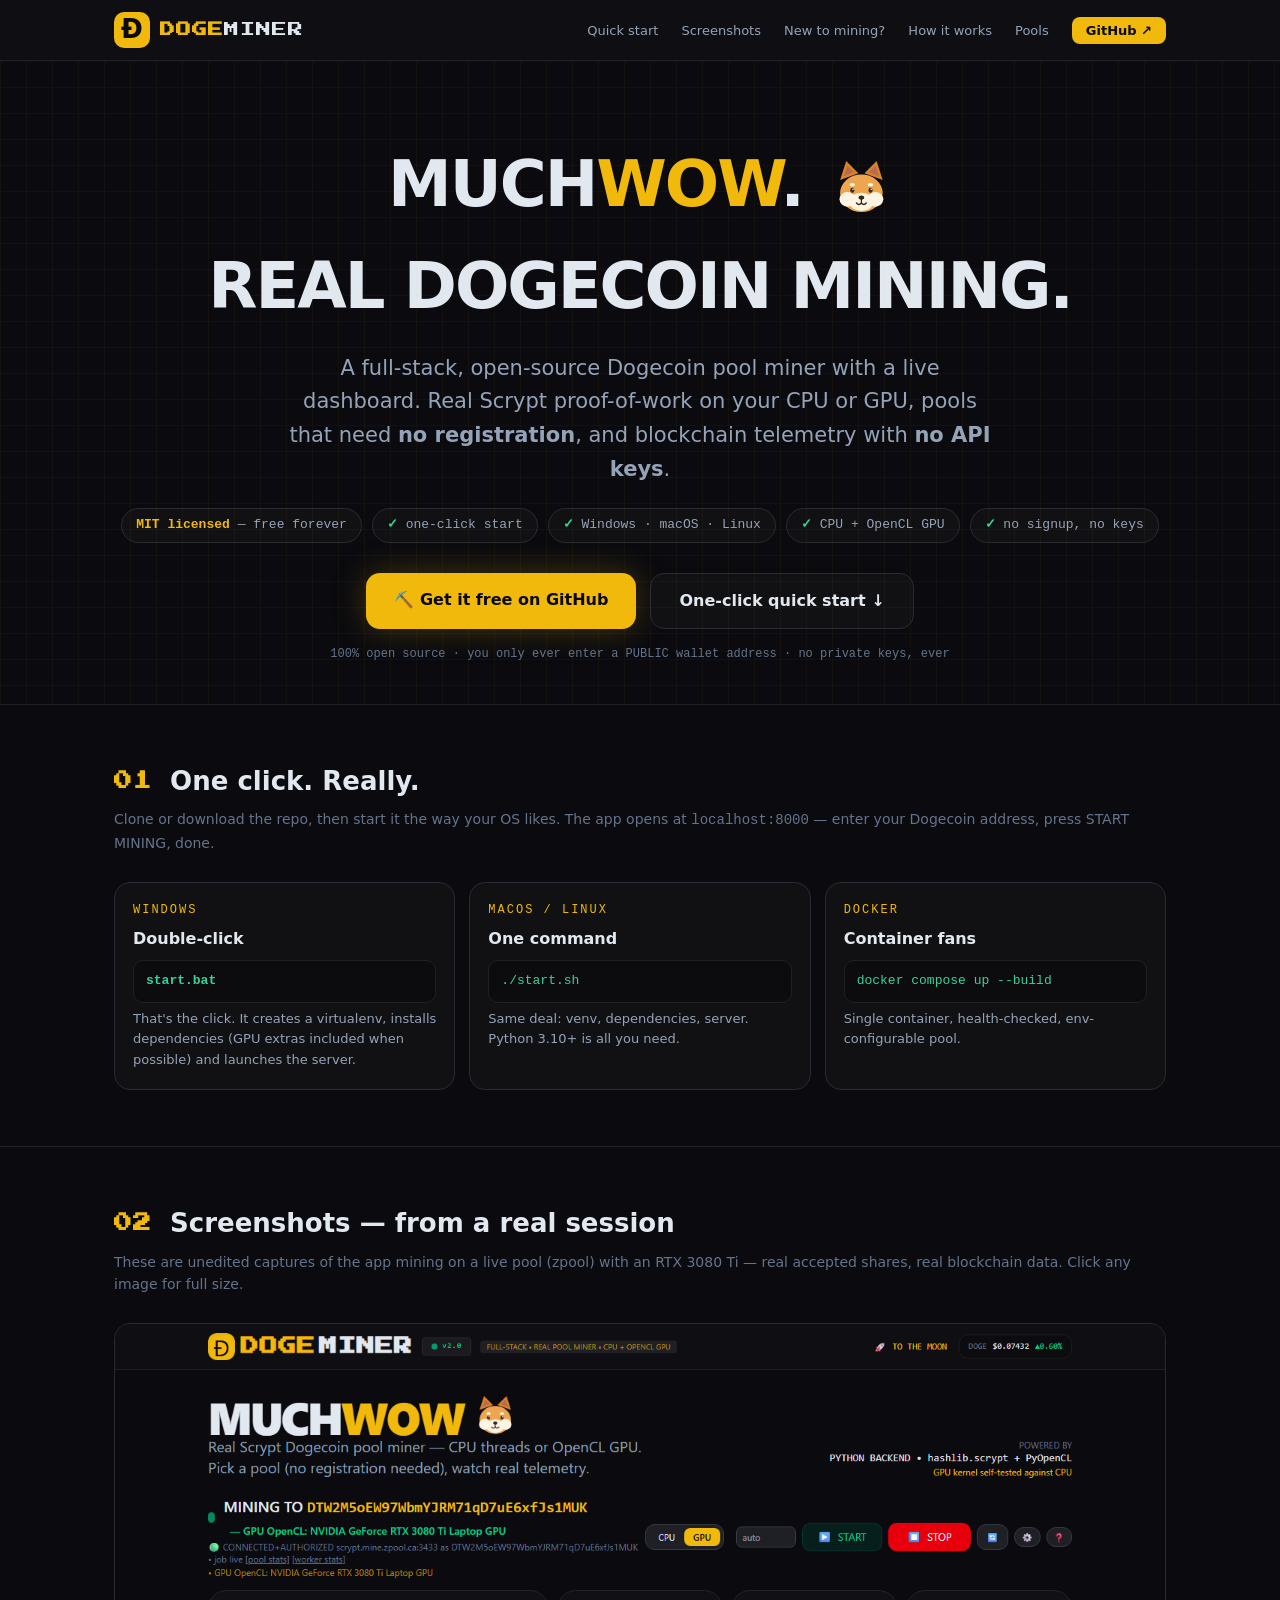
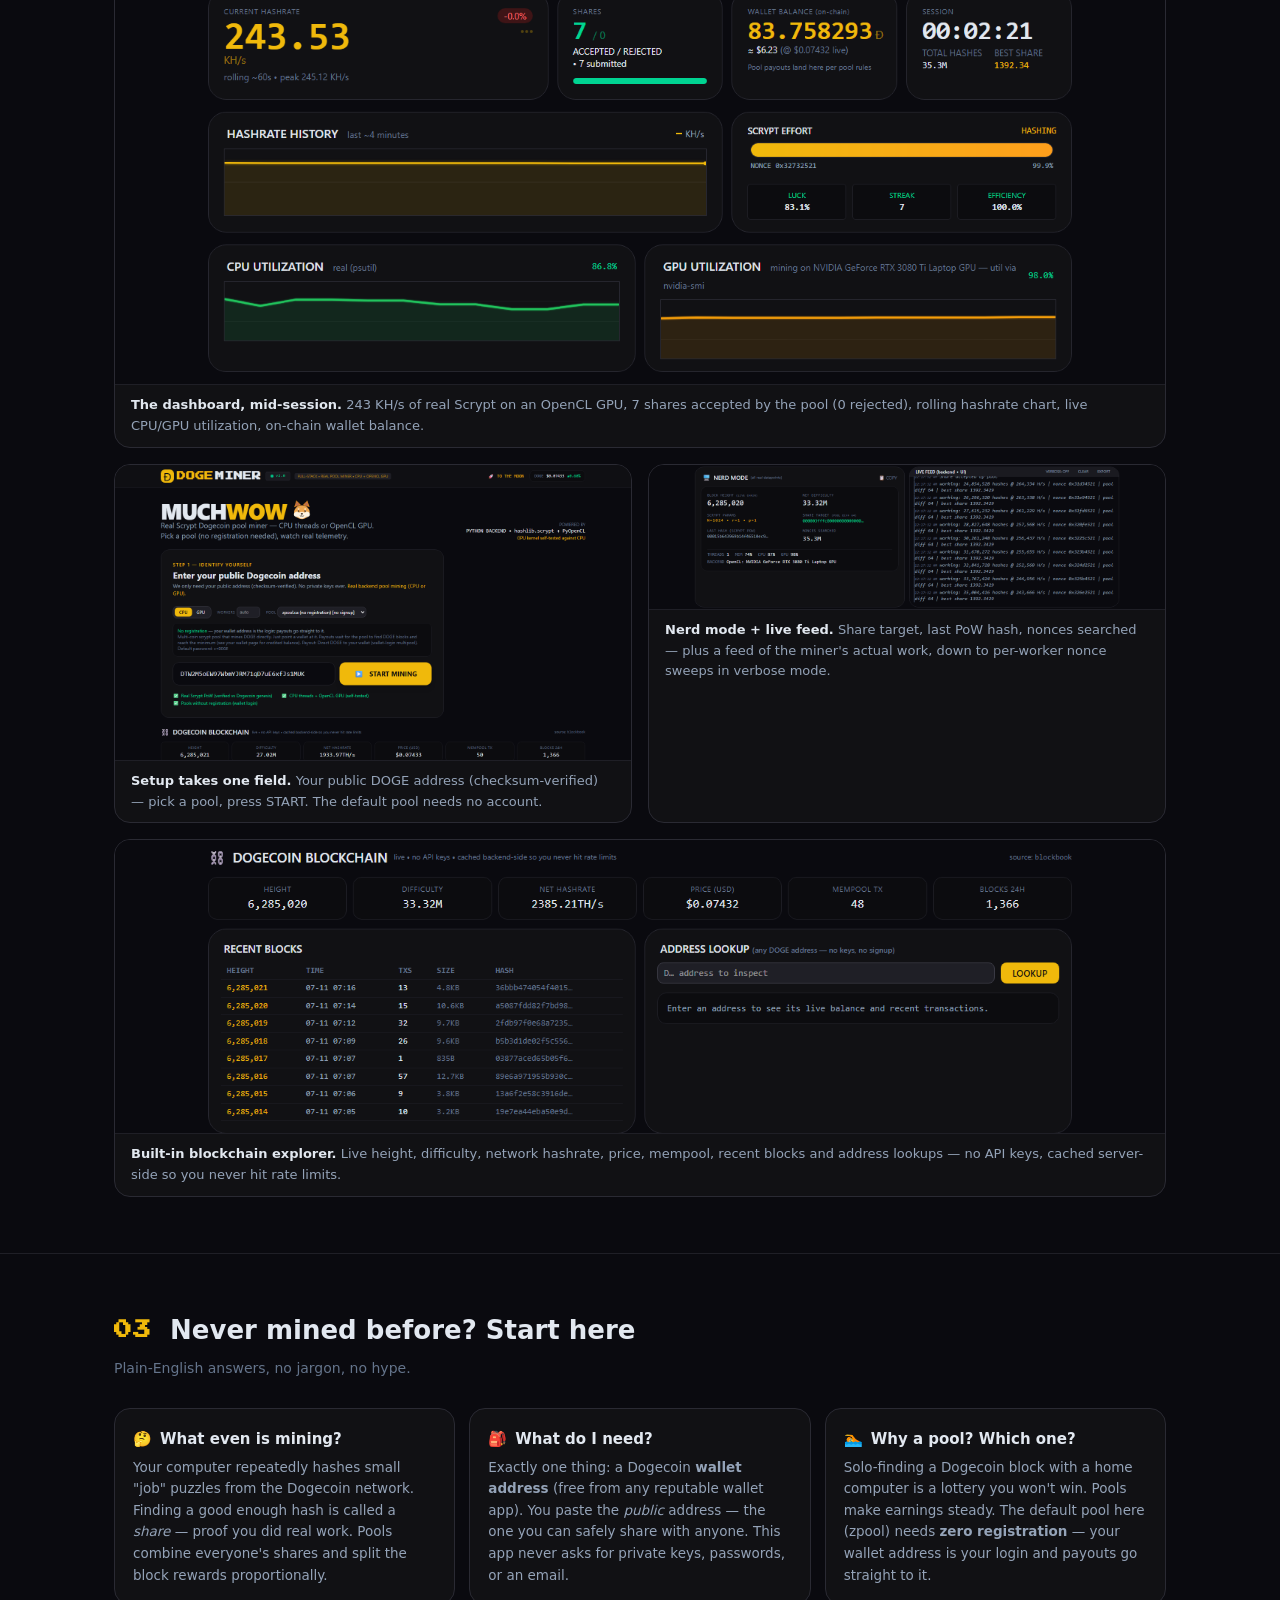
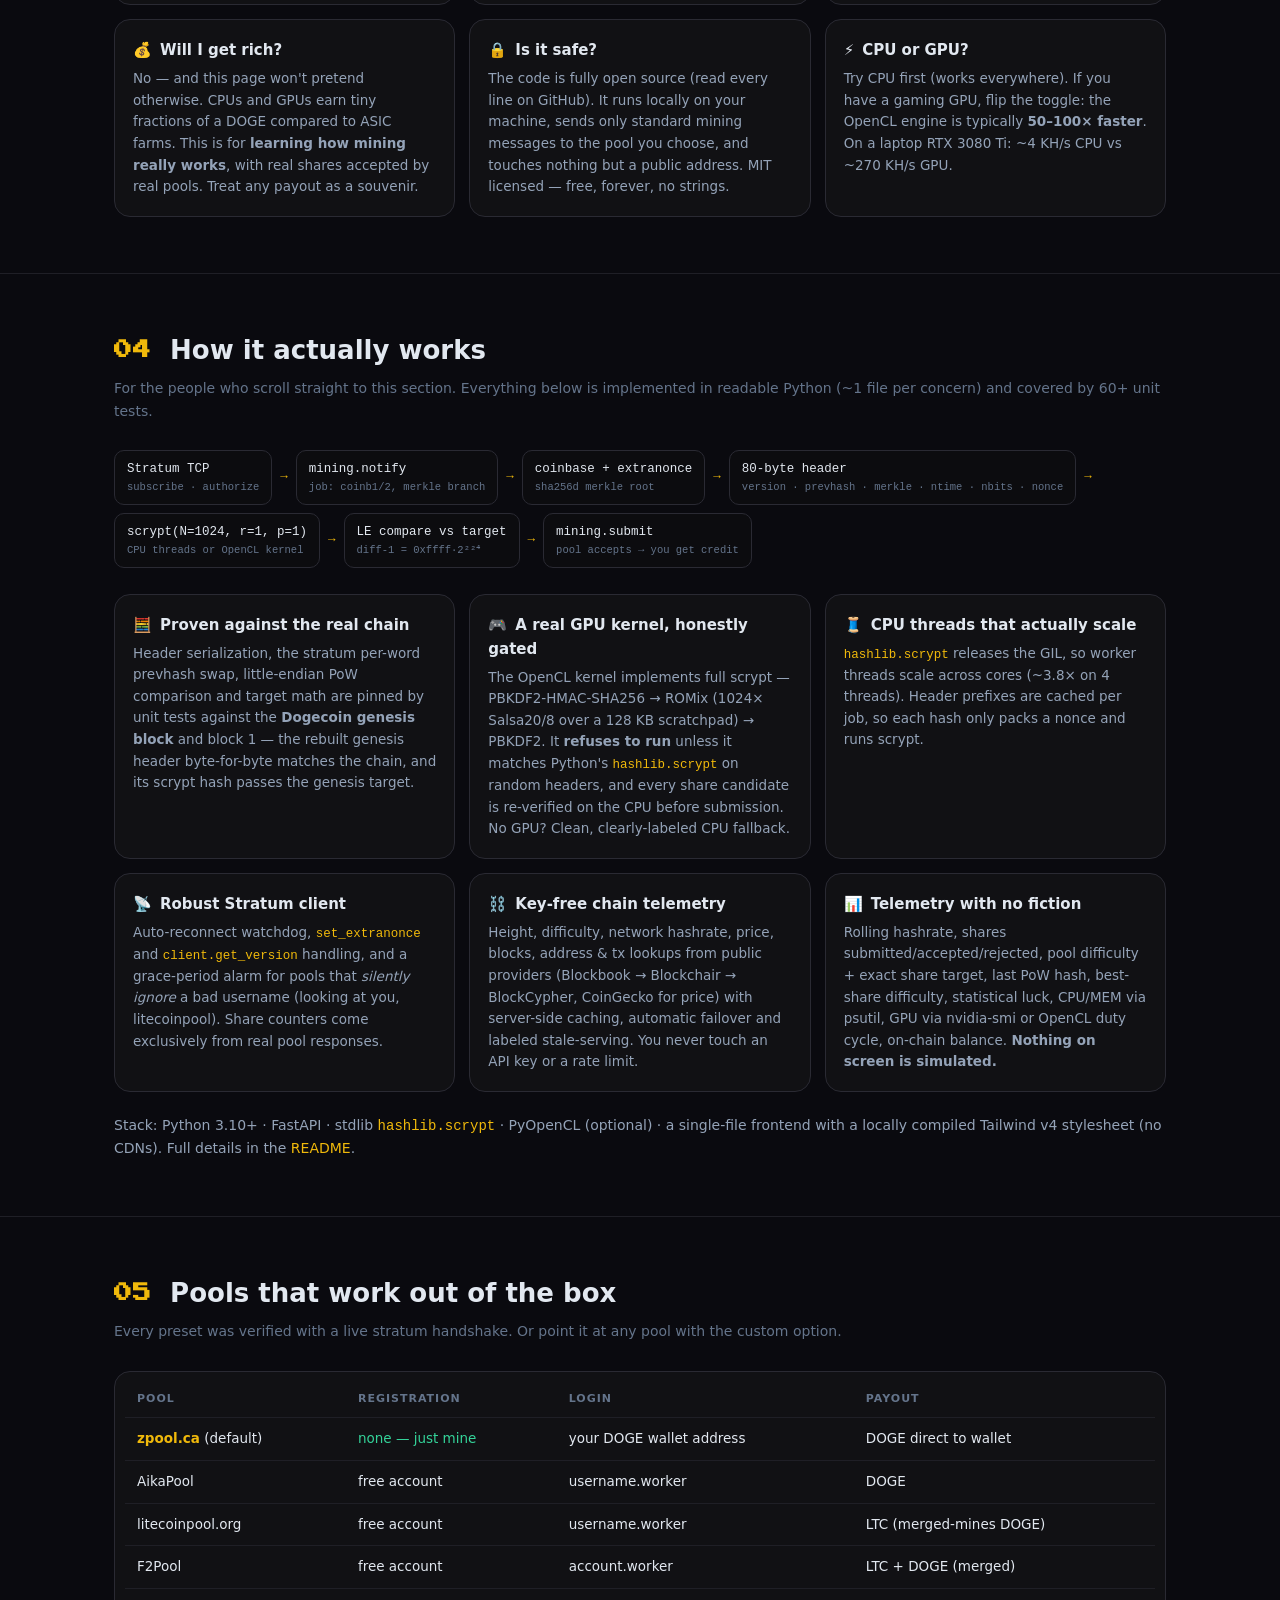
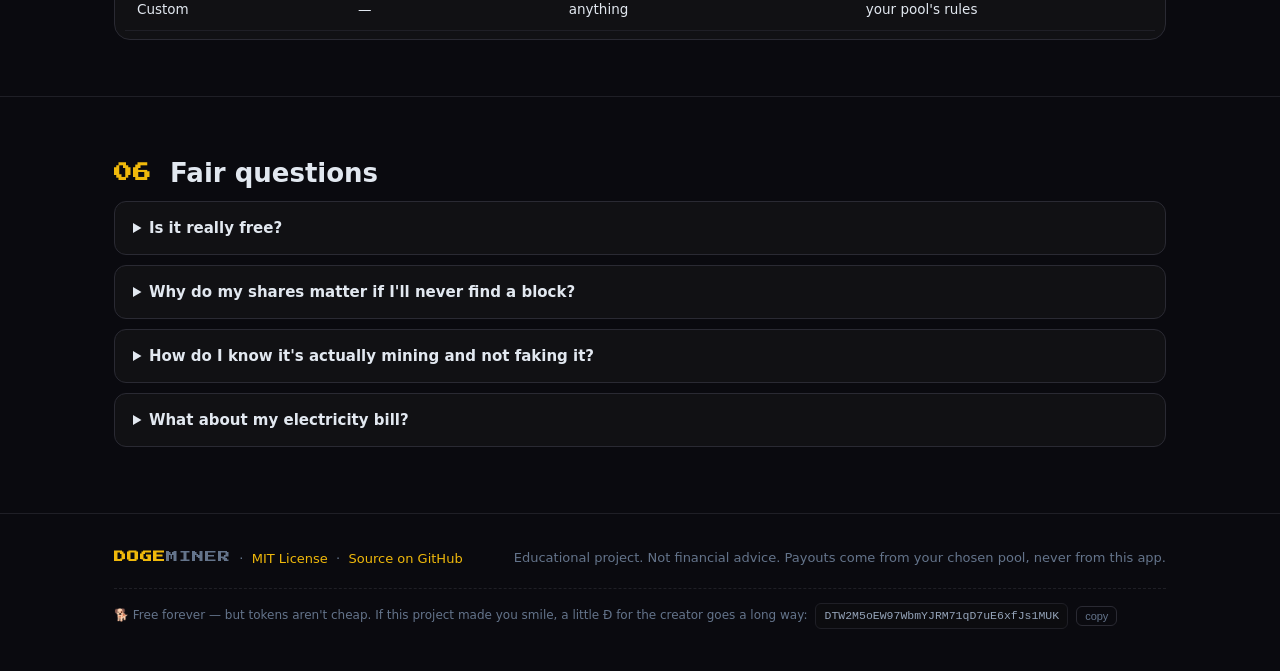
==== index.html @ 04626857 "gh-pages: project site with real screenshots, tech deep-dive, newbie guide Single self-contained pag" ====
<!DOCTYPE html>
<html lang="en">
<head>
<meta charset="UTF-8">
<meta name="viewport" content="width=device-width, initial-scale=1.0">
<title>DOGE MINER — free, open-source Dogecoin pool miner (CPU + GPU)</title>
<meta name="description" content="A free (MIT) full-stack Dogecoin pool miner: real Scrypt on CPU threads or OpenCL GPU, no-registration pools, live blockchain telemetry, one-click start on Windows, macOS and Linux.">
<link rel="icon" href="data:image/svg+xml,%3Csvg xmlns='http://www.w3.org/2000/svg' viewBox='0 0 100 100'%3E%3Ccircle cx='50' cy='55' r='40' fill='%23f0b90b'/%3E%3Ctext x='50' y='72' font-size='52' text-anchor='middle' fill='%230a0a0f' font-family='monospace' font-weight='bold'%3E%C3%90%3C/text%3E%3C/svg%3E">
<style>
  @import url('https://fonts.googleapis.com/css2?family=Press+Start+2P&display=swap');
  :root {
    --bg: #0a0a0f; --panel: #111114; --panel2: #0c0c0f; --line: #2a2a33; --line2: #1f1f26;
    --gold: #f0b90b; --orange: #ff9f1c; --text: #e2e8f0; --muted: #94a3b8; --dim: #64748b;
    --green: #34d399; --mono: ui-monospace, SFMono-Regular, Menlo, Consolas, monospace;
  }
  * { margin: 0; padding: 0; box-sizing: border-box; }
  html { scroll-behavior: smooth; }
  body { background: var(--bg); color: var(--text); font-family: system-ui, -apple-system, "Segoe UI", sans-serif; line-height: 1.6; }
  .retro { font-family: "Press Start 2P", var(--mono); letter-spacing: 1px; }
  a { color: var(--gold); text-decoration: none; }
  a:hover { text-decoration: underline; }
  .wrap { max-width: 1100px; margin: 0 auto; padding: 0 24px; }

  /* top bar */
  .topbar { border-bottom: 1px solid var(--line2); background: #0f0f13; position: sticky; top: 0; z-index: 50; }
  .topbar .wrap { display: flex; align-items: center; justify-content: space-between; padding: 12px 24px; gap: 12px; flex-wrap: wrap; }
  .brand { display: flex; align-items: center; gap: 10px; }
  .brand .d { width: 36px; height: 36px; background: var(--gold); border-radius: 10px; display: flex; align-items: center; justify-content: center; color: var(--bg); font-size: 26px; font-weight: 800; }
  .brand .retro { font-size: 15px; }
  .brand .retro b { color: var(--gold); }
  nav a { color: var(--muted); font-size: 13px; margin-left: 18px; white-space: nowrap; }
  nav a:hover { color: var(--gold); text-decoration: none; }
  nav a.gh { color: var(--bg); background: var(--gold); padding: 6px 14px; border-radius: 8px; font-weight: 700; }

  /* hero */
  .hero { padding: 72px 0 40px; text-align: center; position: relative; overflow: hidden; }
  .hero::before { content: ""; position: absolute; inset: 0; background:
    linear-gradient(rgba(240,185,11,0.04) 1px, transparent 1px),
    linear-gradient(90deg, rgba(240,185,11,0.04) 1px, transparent 1px);
    background-size: 26px 26px; pointer-events: none; }
  .hero h1 { font-size: clamp(34px, 7vw, 64px); font-weight: 900; letter-spacing: -2px; }
  .hero h1 .gold { color: var(--gold); }
  .hero .shiba { vertical-align: middle; margin-left: 8px; }
  .hero p.tag { color: var(--muted); font-size: clamp(16px, 2.4vw, 21px); max-width: 720px; margin: 14px auto 0; }
  .badges { display: flex; gap: 10px; justify-content: center; flex-wrap: wrap; margin-top: 22px; }
  .badge { border: 1px solid var(--line); background: var(--panel); border-radius: 999px; padding: 6px 14px; font-size: 13px; color: var(--muted); font-family: var(--mono); }
  .badge b { color: var(--green); }
  .badge.mit b { color: var(--gold); }
  .cta { display: flex; gap: 14px; justify-content: center; flex-wrap: wrap; margin-top: 30px; }
  .btn { display: inline-block; padding: 14px 28px; border-radius: 14px; font-weight: 800; font-size: 16px; }
  .btn.primary { background: var(--gold); color: var(--bg); box-shadow: 0 0 34px rgba(240,185,11,.25); }
  .btn.primary:hover { background: var(--orange); text-decoration: none; }
  .btn.ghost { border: 1px solid var(--line); color: var(--text); background: var(--panel); }
  .btn.ghost:hover { border-color: var(--gold); text-decoration: none; }
  .hero .fine { color: var(--dim); font-size: 12px; margin-top: 16px; font-family: var(--mono); }

  /* sections */
  section { padding: 56px 0; border-top: 1px solid var(--line2); }
  h2 { font-size: 26px; margin-bottom: 6px; }
  h2 .retro { font-size: 18px; color: var(--gold); }
  .sub { color: var(--dim); font-size: 14px; margin-bottom: 28px; }

  /* one-click strip */
  .steps { display: grid; grid-template-columns: repeat(auto-fit, minmax(250px, 1fr)); gap: 14px; }
  .step { background: var(--panel); border: 1px solid var(--line); border-radius: 16px; padding: 18px; }
  .step .n { color: var(--gold); font-family: var(--mono); font-size: 12px; letter-spacing: 2px; }
  .step h3 { font-size: 16px; margin: 6px 0; }
  .step code, .codebox { display: block; background: var(--panel2); border: 1px solid var(--line2); border-radius: 10px; padding: 10px 12px; font-family: var(--mono); font-size: 13px; color: var(--green); margin-top: 8px; overflow-x: auto; white-space: pre; }
  .step p { color: var(--muted); font-size: 13px; margin-top: 6px; }

  /* screenshots */
  .shots { display: grid; grid-template-columns: 1fr 1fr; gap: 16px; }
  .shot { background: var(--panel); border: 1px solid var(--line); border-radius: 16px; overflow: hidden; }
  .shot.wide { grid-column: 1 / -1; }
  .shot img { width: 100%; display: block; }
  .shot figcaption { padding: 10px 16px; font-size: 13px; color: var(--muted); border-top: 1px solid var(--line2); }
  .shot figcaption b { color: var(--text); }
  @media (max-width: 760px) { .shots { grid-template-columns: 1fr; } }

  /* features grid */
  .grid { display: grid; grid-template-columns: repeat(auto-fit, minmax(280px, 1fr)); gap: 14px; }
  .card { background: var(--panel); border: 1px solid var(--line); border-radius: 16px; padding: 18px; }
  .card h3 { font-size: 15px; margin-bottom: 6px; }
  .card h3 .e { margin-right: 8px; }
  .card p { color: var(--muted); font-size: 13.5px; }
  .card code { font-family: var(--mono); color: var(--gold); font-size: 12.5px; }

  /* pipeline */
  .pipe { display: flex; flex-wrap: wrap; gap: 8px; align-items: center; font-family: var(--mono); font-size: 12.5px; margin: 18px 0 26px; }
  .pipe .box { background: var(--panel2); border: 1px solid var(--line); border-radius: 10px; padding: 8px 12px; color: var(--text); }
  .pipe .box small { display: block; color: var(--dim); font-size: 10.5px; }
  .pipe .arr { color: var(--gold); font-weight: 700; }

  /* tables */
  table { width: 100%; border-collapse: collapse; font-size: 13.5px; }
  th, td { text-align: left; padding: 10px 12px; border-bottom: 1px solid var(--line2); }
  th { color: var(--dim); font-size: 11px; text-transform: uppercase; letter-spacing: 1px; }
  td b { color: var(--gold); }
  .tick { color: var(--green); }
  .tablebox { background: var(--panel); border: 1px solid var(--line); border-radius: 16px; padding: 8px 10px; overflow-x: auto; }

  /* faq */
  details { background: var(--panel); border: 1px solid var(--line); border-radius: 12px; padding: 14px 18px; margin-bottom: 10px; }
  summary { cursor: pointer; font-weight: 700; font-size: 15px; }
  details p { color: var(--muted); font-size: 14px; margin-top: 10px; }

  /* footer */
  footer { border-top: 1px solid var(--line2); padding: 34px 0 44px; color: var(--dim); font-size: 13px; }
  footer .row { display: flex; justify-content: space-between; gap: 18px; flex-wrap: wrap; align-items: center; }
  .donate { margin-top: 18px; padding-top: 14px; border-top: 1px dashed var(--line2); font-size: 12px; color: var(--dim); display: flex; align-items: center; gap: 8px; flex-wrap: wrap; }
  .donate code { font-family: var(--mono); background: var(--panel2); border: 1px solid var(--line2); padding: 3px 8px; border-radius: 6px; color: var(--muted); font-size: 11.5px; word-break: break-all; }
  .donate button { background: none; border: 1px solid var(--line); color: var(--dim); border-radius: 6px; padding: 3px 8px; font-size: 11px; cursor: pointer; }
  .donate button:hover { color: var(--gold); border-color: var(--gold); }
</style>
</head>
<body>

<div class="topbar">
  <div class="wrap">
    <div class="brand">
      <div class="d">Ð</div>
      <span class="retro"><b>DOGE</b>MINER</span>
    </div>
    <nav>
      <a href="#start">Quick start</a>
      <a href="#shots">Screenshots</a>
      <a href="#newbies">New to mining?</a>
      <a href="#tech">How it works</a>
      <a href="#pools">Pools</a>
      <a class="gh" href="https://github.com/stevologic/doge-miner">GitHub ↗</a>
    </nav>
  </div>
</div>

<header class="hero">
  <div class="wrap">
    <h1>MUCH<span class="gold">WOW</span>.
      <svg class="shiba" width="0.95em" height="0.95em" viewBox="0 0 100 100" xmlns="http://www.w3.org/2000/svg">
        <polygon points="15,36 25,5 45,25" fill="#d98324"/><polygon points="85,36 75,5 55,25" fill="#d98324"/>
        <polygon points="21,30 27,13 38,23" fill="#b96a55"/><polygon points="79,30 73,13 62,23" fill="#b96a55"/>
        <ellipse cx="50" cy="58" rx="35" ry="31" fill="#eda64f"/>
        <ellipse cx="27" cy="68" rx="13" ry="12" fill="#fdf4e3"/><ellipse cx="73" cy="68" rx="13" ry="12" fill="#fdf4e3"/>
        <ellipse cx="50" cy="72" rx="20" ry="15" fill="#fdf4e3"/>
        <ellipse cx="35" cy="44" rx="4.5" ry="3" fill="#fdf4e3"/><ellipse cx="65" cy="44" rx="4.5" ry="3" fill="#fdf4e3"/>
        <ellipse cx="35" cy="53" rx="3.4" ry="4.4" fill="#3b2b1d"/><ellipse cx="65" cy="53" rx="3.4" ry="4.4" fill="#3b2b1d"/>
        <circle cx="36.2" cy="51.4" r="1.2" fill="#fff"/><circle cx="66.2" cy="51.4" r="1.2" fill="#fff"/>
        <ellipse cx="50" cy="65" rx="4.6" ry="3.4" fill="#33251a"/>
        <path d="M50 68 L50 73" stroke="#33251a" stroke-width="2" stroke-linecap="round"/>
        <path d="M42 74 Q46 79 50 74 Q54 79 58 74" stroke="#33251a" stroke-width="2.4" fill="none" stroke-linecap="round"/>
      </svg>
      <br>REAL DOGECOIN MINING.</h1>
    <p class="tag">A full-stack, open-source Dogecoin pool miner with a live dashboard.
       Real Scrypt proof-of-work on your CPU or GPU, pools that need <b>no registration</b>,
       and blockchain telemetry with <b>no API keys</b>.</p>
    <div class="badges">
      <span class="badge mit"><b>MIT licensed</b> — free forever</span>
      <span class="badge"><b>✓</b> one-click start</span>
      <span class="badge"><b>✓</b> Windows · macOS · Linux</span>
      <span class="badge"><b>✓</b> CPU + OpenCL GPU</span>
      <span class="badge"><b>✓</b> no signup, no keys</span>
    </div>
    <div class="cta">
      <a class="btn primary" href="https://github.com/stevologic/doge-miner">⛏️ Get it free on GitHub</a>
      <a class="btn ghost" href="#start">One-click quick start ↓</a>
    </div>
    <div class="fine">100% open source · you only ever enter a PUBLIC wallet address · no private keys, ever</div>
  </div>
</header>

<section id="start">
  <div class="wrap">
    <h2><span class="retro">01</span> &nbsp;One click. Really.</h2>
    <p class="sub">Clone or download the repo, then start it the way your OS likes. The app opens at <code>localhost:8000</code> — enter your Dogecoin address, press START MINING, done.</p>
    <div class="steps">
      <div class="step">
        <div class="n">WINDOWS</div>
        <h3>Double-click <code>start.bat</code></h3>
        <p>That's the click. It creates a virtualenv, installs dependencies (GPU extras included when possible) and launches the server.</p>
      </div>
      <div class="step">
        <div class="n">MACOS / LINUX</div>
        <h3>One command</h3>
        <code>./start.sh</code>
        <p>Same deal: venv, dependencies, server. Python 3.10+ is all you need.</p>
      </div>
      <div class="step">
        <div class="n">DOCKER</div>
        <h3>Container fans</h3>
        <code>docker compose up --build</code>
        <p>Single container, health-checked, env-configurable pool.</p>
      </div>
    </div>
  </div>
</section>

<section id="shots">
  <div class="wrap">
    <h2><span class="retro">02</span> &nbsp;Screenshots — from a real session</h2>
    <p class="sub">These are unedited captures of the app mining on a live pool (zpool) with an RTX 3080 Ti — real accepted shares, real blockchain data. Click any image for full size.</p>
    <div class="shots">
      <figure class="shot wide">
        <a href="img/dashboard.png"><img src="img/dashboard.png" alt="DOGE MINER dashboard mining live: 243 KH/s on GPU, 7 shares accepted, live charts" loading="lazy"></a>
        <figcaption><b>The dashboard, mid-session.</b> 243 KH/s of real Scrypt on an OpenCL GPU, 7 shares accepted by the pool (0 rejected), rolling hashrate chart, live CPU/GPU utilization, on-chain wallet balance.</figcaption>
      </figure>
      <figure class="shot">
        <a href="img/landing.png"><img src="img/landing.png" alt="Setup screen: enter a Dogecoin address, pick a pool, press START MINING" loading="lazy"></a>
        <figcaption><b>Setup takes one field.</b> Your public DOGE address (checksum-verified) — pick a pool, press START. The default pool needs no account.</figcaption>
      </figure>
      <figure class="shot">
        <a href="img/telemetry.png"><img src="img/telemetry.png" alt="Nerd mode and live feed: share target, last scrypt hash, per-worker sweeps" loading="lazy"></a>
        <figcaption><b>Nerd mode + live feed.</b> Share target, last PoW hash, nonces searched — plus a feed of the miner's actual work, down to per-worker nonce sweeps in verbose mode.</figcaption>
      </figure>
      <figure class="shot wide">
        <a href="img/explorer.png"><img src="img/explorer.png" alt="Built-in Dogecoin blockchain explorer: height, difficulty, network hashrate, recent blocks, address lookup" loading="lazy"></a>
        <figcaption><b>Built-in blockchain explorer.</b> Live height, difficulty, network hashrate, price, mempool, recent blocks and address lookups — no API keys, cached server-side so you never hit rate limits.</figcaption>
      </figure>
    </div>
  </div>
</section>

<section id="newbies">
  <div class="wrap">
    <h2><span class="retro">03</span> &nbsp;Never mined before? Start here</h2>
    <p class="sub">Plain-English answers, no jargon, no hype.</p>
    <div class="grid">
      <div class="card"><h3><span class="e">🤔</span>What even is mining?</h3>
        <p>Your computer repeatedly hashes small "job" puzzles from the Dogecoin network. Finding a good enough hash is called a <i>share</i> — proof you did real work. Pools combine everyone's shares and split the block rewards proportionally.</p></div>
      <div class="card"><h3><span class="e">🎒</span>What do I need?</h3>
        <p>Exactly one thing: a Dogecoin <b>wallet address</b> (free from any reputable wallet app). You paste the <i>public</i> address — the one you can safely share with anyone. This app never asks for private keys, passwords, or an email.</p></div>
      <div class="card"><h3><span class="e">🏊</span>Why a pool? Which one?</h3>
        <p>Solo-finding a Dogecoin block with a home computer is a lottery you won't win. Pools make earnings steady. The default pool here (zpool) needs <b>zero registration</b> — your wallet address is your login and payouts go straight to it.</p></div>
      <div class="card"><h3><span class="e">💰</span>Will I get rich?</h3>
        <p>No — and this page won't pretend otherwise. CPUs and GPUs earn tiny fractions of a DOGE compared to ASIC farms. This is for <b>learning how mining really works</b>, with real shares accepted by real pools. Treat any payout as a souvenir.</p></div>
      <div class="card"><h3><span class="e">🔒</span>Is it safe?</h3>
        <p>The code is fully open source (read every line on GitHub). It runs locally on your machine, sends only standard mining messages to the pool you choose, and touches nothing but a public address. MIT licensed — free, forever, no strings.</p></div>
      <div class="card"><h3><span class="e">⚡</span>CPU or GPU?</h3>
        <p>Try CPU first (works everywhere). If you have a gaming GPU, flip the toggle: the OpenCL engine is typically <b>50–100× faster</b>. On a laptop RTX 3080 Ti: ~4 KH/s CPU vs ~270 KH/s GPU.</p></div>
    </div>
  </div>
</section>

<section id="tech">
  <div class="wrap">
    <h2><span class="retro">04</span> &nbsp;How it actually works</h2>
    <p class="sub">For the people who scroll straight to this section. Everything below is implemented in readable Python (~1 file per concern) and covered by 60+ unit tests.</p>

    <div class="pipe">
      <span class="box">Stratum TCP<small>subscribe · authorize</small></span><span class="arr">→</span>
      <span class="box">mining.notify<small>job: coinb1/2, merkle branch</small></span><span class="arr">→</span>
      <span class="box">coinbase + extranonce<small>sha256d merkle root</small></span><span class="arr">→</span>
      <span class="box">80-byte header<small>version · prevhash · merkle · ntime · nbits · nonce</small></span><span class="arr">→</span>
      <span class="box">scrypt(N=1024, r=1, p=1)<small>CPU threads or OpenCL kernel</small></span><span class="arr">→</span>
      <span class="box">LE compare vs target<small>diff-1 = 0xffff·2²²⁴</small></span><span class="arr">→</span>
      <span class="box">mining.submit<small>pool accepts → you get credit</small></span>
    </div>

    <div class="grid">
      <div class="card"><h3><span class="e">🧮</span>Proven against the real chain</h3>
        <p>Header serialization, the stratum per-word prevhash swap, little-endian PoW comparison and target math are pinned by unit tests against the <b>Dogecoin genesis block</b> and block 1 — the rebuilt genesis header byte-for-byte matches the chain, and its scrypt hash passes the genesis target.</p></div>
      <div class="card"><h3><span class="e">🎮</span>A real GPU kernel, honestly gated</h3>
        <p>The OpenCL kernel implements full scrypt — PBKDF2-HMAC-SHA256 → ROMix (1024× Salsa20/8 over a 128&nbsp;KB scratchpad) → PBKDF2. It <b>refuses to run</b> unless it matches Python's <code>hashlib.scrypt</code> on random headers, and every share candidate is re-verified on the CPU before submission. No GPU? Clean, clearly-labeled CPU fallback.</p></div>
      <div class="card"><h3><span class="e">🧵</span>CPU threads that actually scale</h3>
        <p><code>hashlib.scrypt</code> releases the GIL, so worker threads scale across cores (~3.8× on 4 threads). Header prefixes are cached per job, so each hash only packs a nonce and runs scrypt.</p></div>
      <div class="card"><h3><span class="e">📡</span>Robust Stratum client</h3>
        <p>Auto-reconnect watchdog, <code>set_extranonce</code> and <code>client.get_version</code> handling, and a grace-period alarm for pools that <i>silently ignore</i> a bad username (looking at you, litecoinpool). Share counters come exclusively from real pool responses.</p></div>
      <div class="card"><h3><span class="e">⛓️</span>Key-free chain telemetry</h3>
        <p>Height, difficulty, network hashrate, price, blocks, address & tx lookups from public providers (Blockbook → Blockchair → BlockCypher, CoinGecko for price) with server-side caching, automatic failover and labeled stale-serving. You never touch an API key or a rate limit.</p></div>
      <div class="card"><h3><span class="e">📊</span>Telemetry with no fiction</h3>
        <p>Rolling hashrate, shares submitted/accepted/rejected, pool difficulty + exact share target, last PoW hash, best-share difficulty, statistical luck, CPU/MEM via psutil, GPU via nvidia-smi or OpenCL duty cycle, on-chain balance. <b>Nothing on screen is simulated.</b></p></div>
    </div>

    <p style="margin-top:22px; color:var(--muted); font-size:14px">Stack: Python 3.10+ · FastAPI · stdlib <code style="font-family:var(--mono); color:var(--gold)">hashlib.scrypt</code> · PyOpenCL (optional) · a single-file frontend with a locally compiled Tailwind v4 stylesheet (no CDNs). Full details in the <a href="https://github.com/stevologic/doge-miner#readme">README</a>.</p>
  </div>
</section>

<section id="pools">
  <div class="wrap">
    <h2><span class="retro">05</span> &nbsp;Pools that work out of the box</h2>
    <p class="sub">Every preset was verified with a live stratum handshake. Or point it at any pool with the custom option.</p>
    <div class="tablebox">
      <table>
        <tr><th>Pool</th><th>Registration</th><th>Login</th><th>Payout</th></tr>
        <tr><td><b>zpool.ca</b> (default)</td><td class="tick">none — just mine</td><td>your DOGE wallet address</td><td>DOGE direct to wallet</td></tr>
        <tr><td>AikaPool</td><td>free account</td><td>username.worker</td><td>DOGE</td></tr>
        <tr><td>litecoinpool.org</td><td>free account</td><td>username.worker</td><td>LTC (merged-mines DOGE)</td></tr>
        <tr><td>F2Pool</td><td>free account</td><td>account.worker</td><td>LTC + DOGE (merged)</td></tr>
        <tr><td>Custom</td><td>—</td><td>anything</td><td>your pool's rules</td></tr>
      </table>
    </div>
  </div>
</section>

<section>
  <div class="wrap">
    <h2><span class="retro">06</span> &nbsp;Fair questions</h2>
    <details><summary>Is it really free?</summary>
      <p>Yes. MIT license — use it, fork it, learn from it, ship it in your own project. No trials, no telemetry-to-us, no "pro" tier. The mining pool you choose takes its own small fee (typically 0.5–1%), which goes to the pool, not to this project.</p></details>
    <details><summary>Why do my shares matter if I'll never find a block?</summary>
      <p>Pools pay for <i>shares</i>, not blocks. Every accepted share is proof of work at the pool's difficulty, and the pool splits its block rewards across all shares. Small hashrate = small (but real) slice.</p></details>
    <details><summary>How do I know it's actually mining and not faking it?</summary>
      <p>Three ways: (1) the live feed shows the raw stratum wire traffic and per-worker nonce sweeps in verbose mode, (2) your pool's own stats page (linked in the header) shows shares credited to your address by the pool itself, (3) the PoW math is unit-tested against the Dogecoin genesis block — run the tests yourself.</p></details>
    <details><summary>What about my electricity bill?</summary>
      <p>A mining GPU draws serious power. For learning, run it for minutes, not months — the dashboard is just as instructive either way. This is an educational tool, not an investment.</p></details>
  </div>
</section>

<footer>
  <div class="wrap">
    <div class="row">
      <div>
        <span class="retro" style="font-size:12px"><b style="color:var(--gold)">DOGE</b>MINER</span>
        &nbsp;·&nbsp; <a href="https://github.com/stevologic/doge-miner/blob/main/LICENSE">MIT License</a>
        &nbsp;·&nbsp; <a href="https://github.com/stevologic/doge-miner">Source on GitHub</a>
      </div>
      <div>Educational project. Not financial advice. Payouts come from your chosen pool, never from this app.</div>
    </div>
    <div class="donate">
      <span>🐕 Free forever — but tokens aren't cheap. If this project made you smile, a little Ð for the creator goes a long way:</span>
      <code id="donate-addr">DTW2M5oEW97WbmYJRM71qD7uE6xfJs1MUK</code>
      <button onclick="navigator.clipboard.writeText('DTW2M5oEW97WbmYJRM71qD7uE6xfJs1MUK').then(()=>{this.textContent='copied ✓';setTimeout(()=>this.textContent='copy',1600)})">copy</button>
    </div>
  </div>
</footer>

</body>
</html>
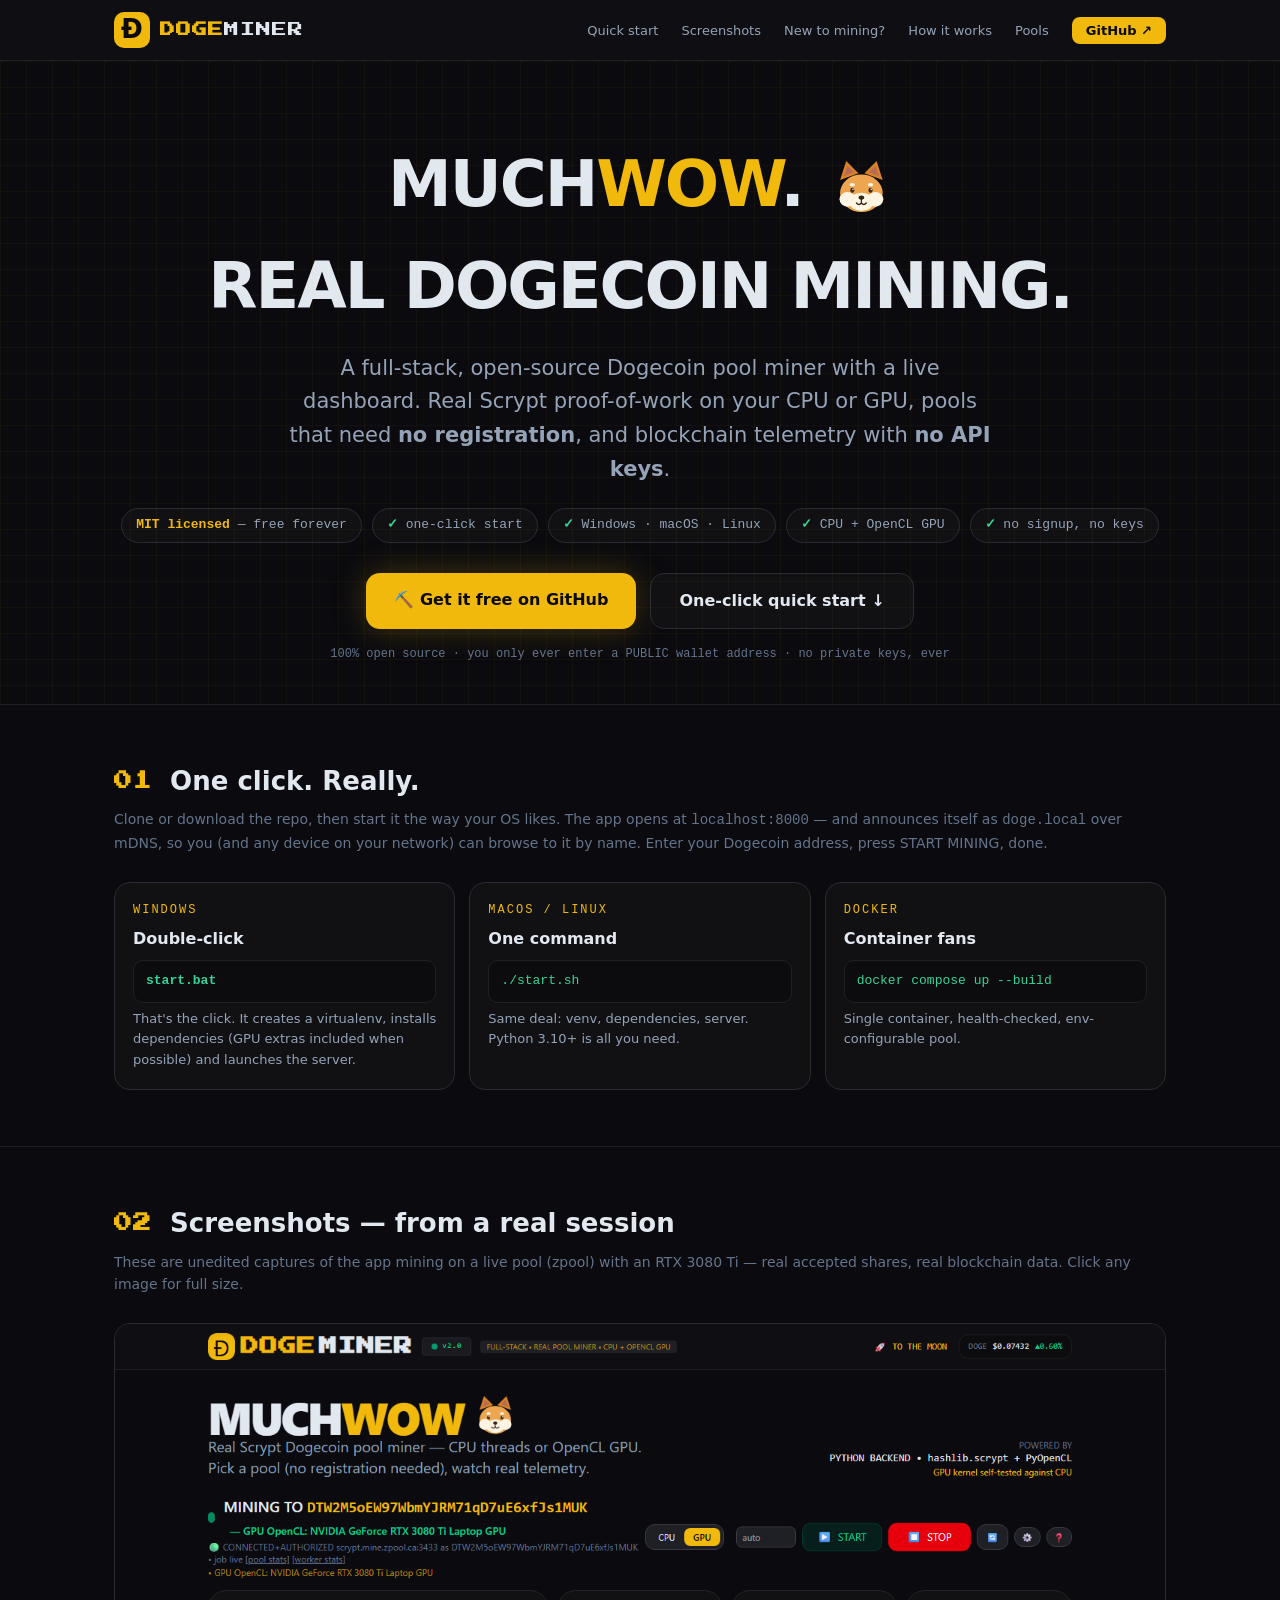
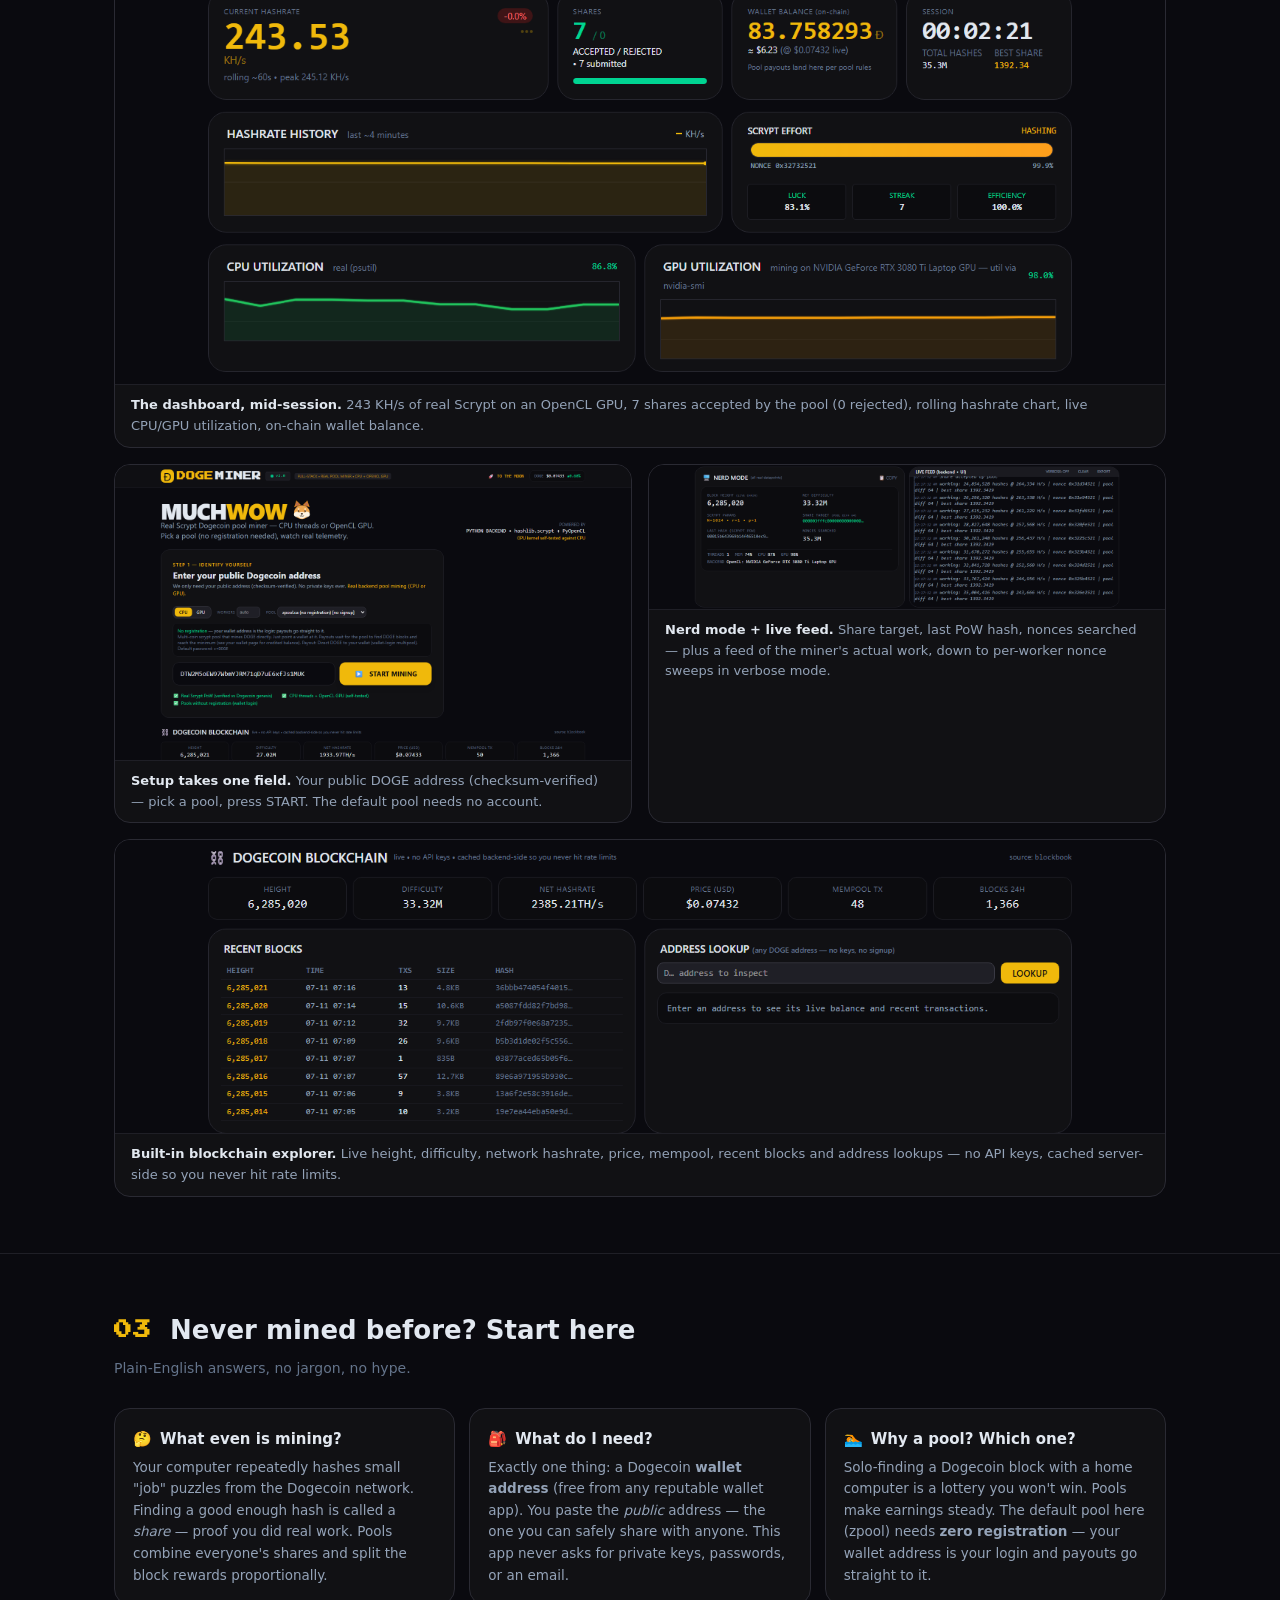
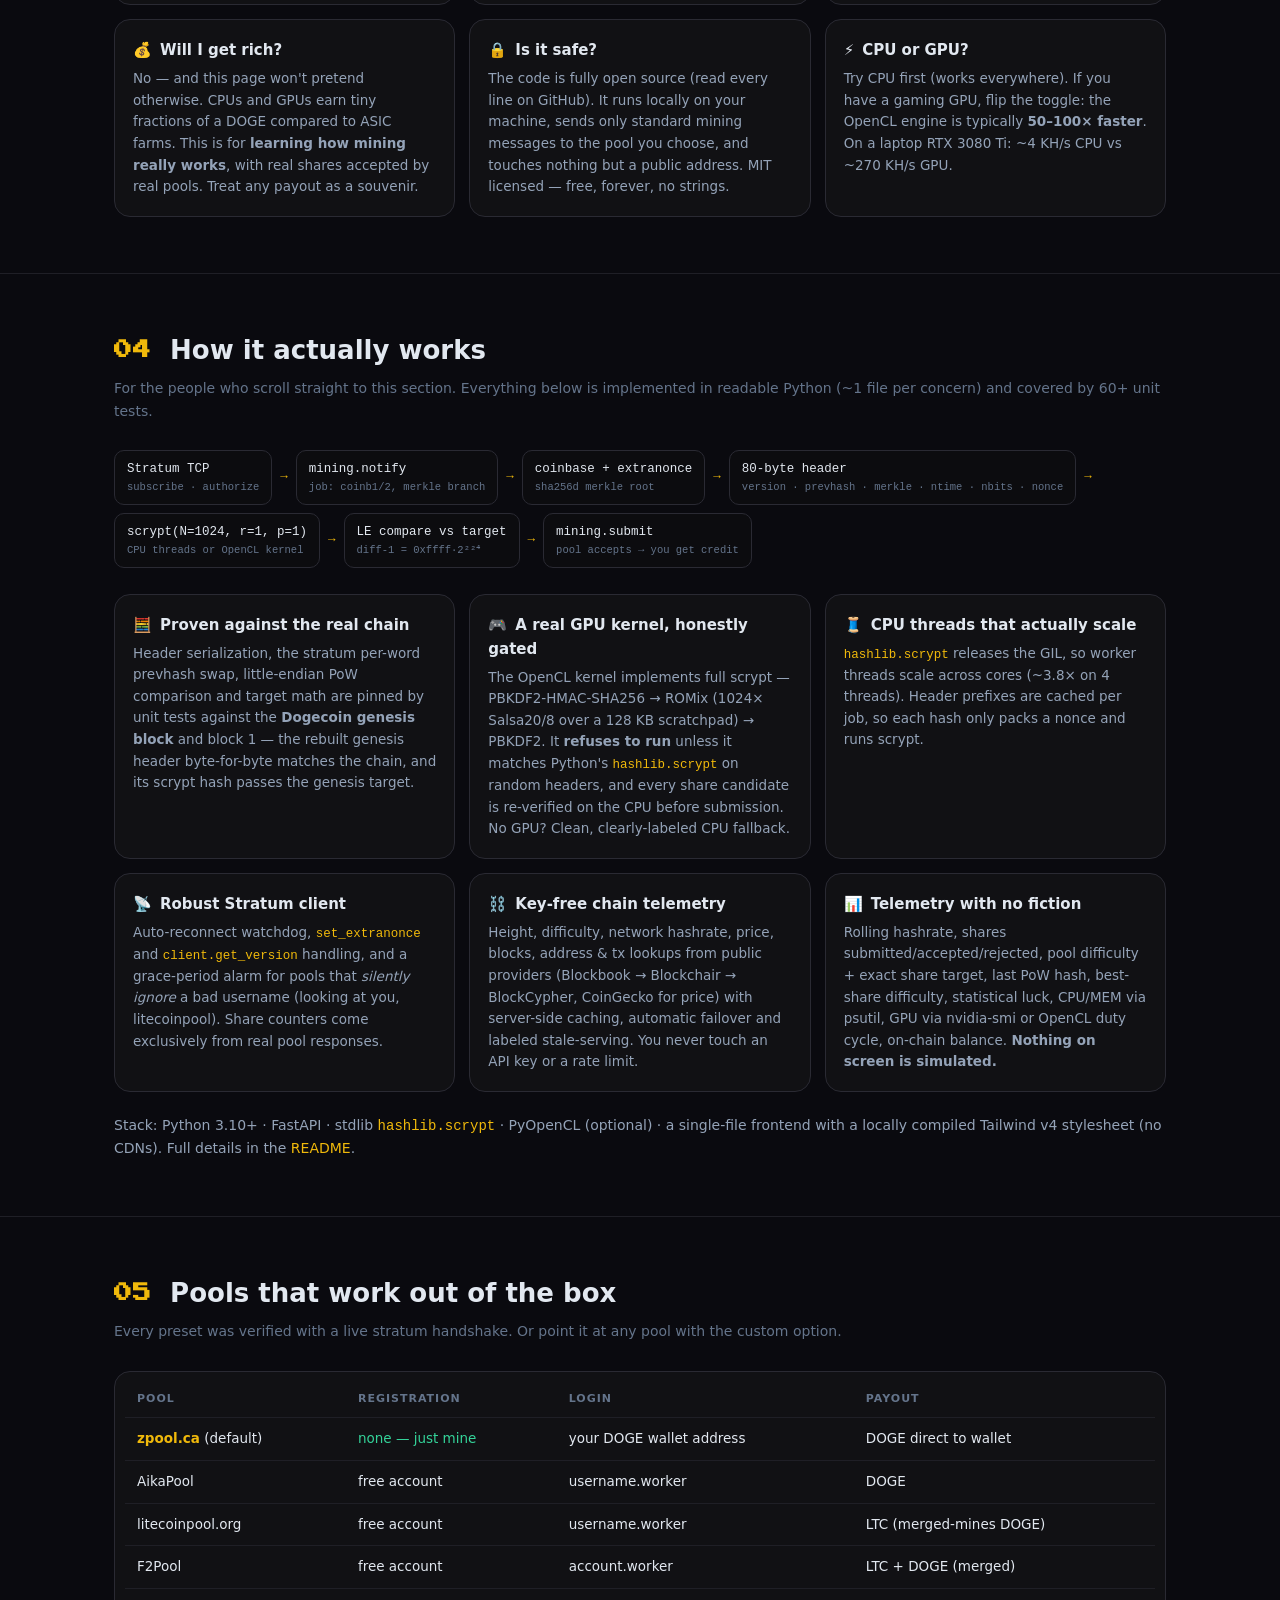
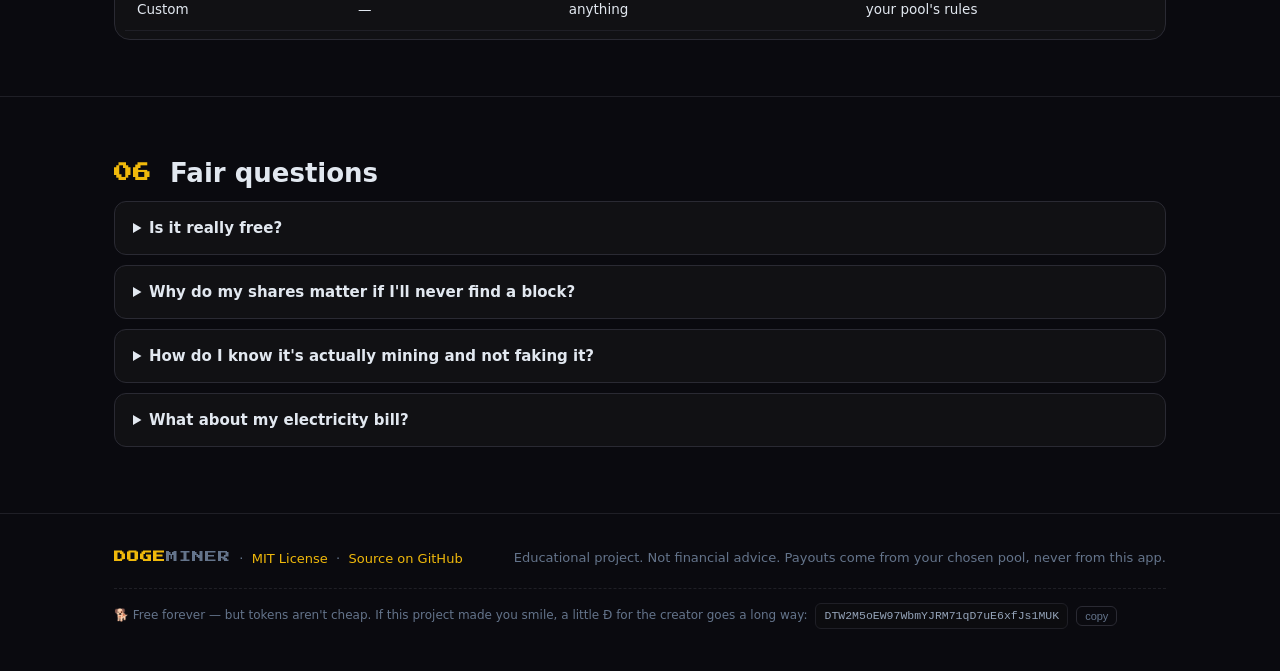
==== commit 8fd05739: "quick start: mention doge.local mDNS hostname Co-Authored-By: Claude Fable 5 <noreply@anthropic.com>" ====
--- a/index.html
+++ b/index.html
@@ -170,7 +170,7 @@
 <section id="start">
   <div class="wrap">
     <h2><span class="retro">01</span> &nbsp;One click. Really.</h2>
-    <p class="sub">Clone or download the repo, then start it the way your OS likes. The app opens at <code>localhost:8000</code> — enter your Dogecoin address, press START MINING, done.</p>
+    <p class="sub">Clone or download the repo, then start it the way your OS likes. The app opens at <code>localhost:8000</code> — and announces itself as <code>doge.local</code> over mDNS, so you (and any device on your network) can browse to it by name. Enter your Dogecoin address, press START MINING, done.</p>
     <div class="steps">
       <div class="step">
         <div class="n">WINDOWS</div>
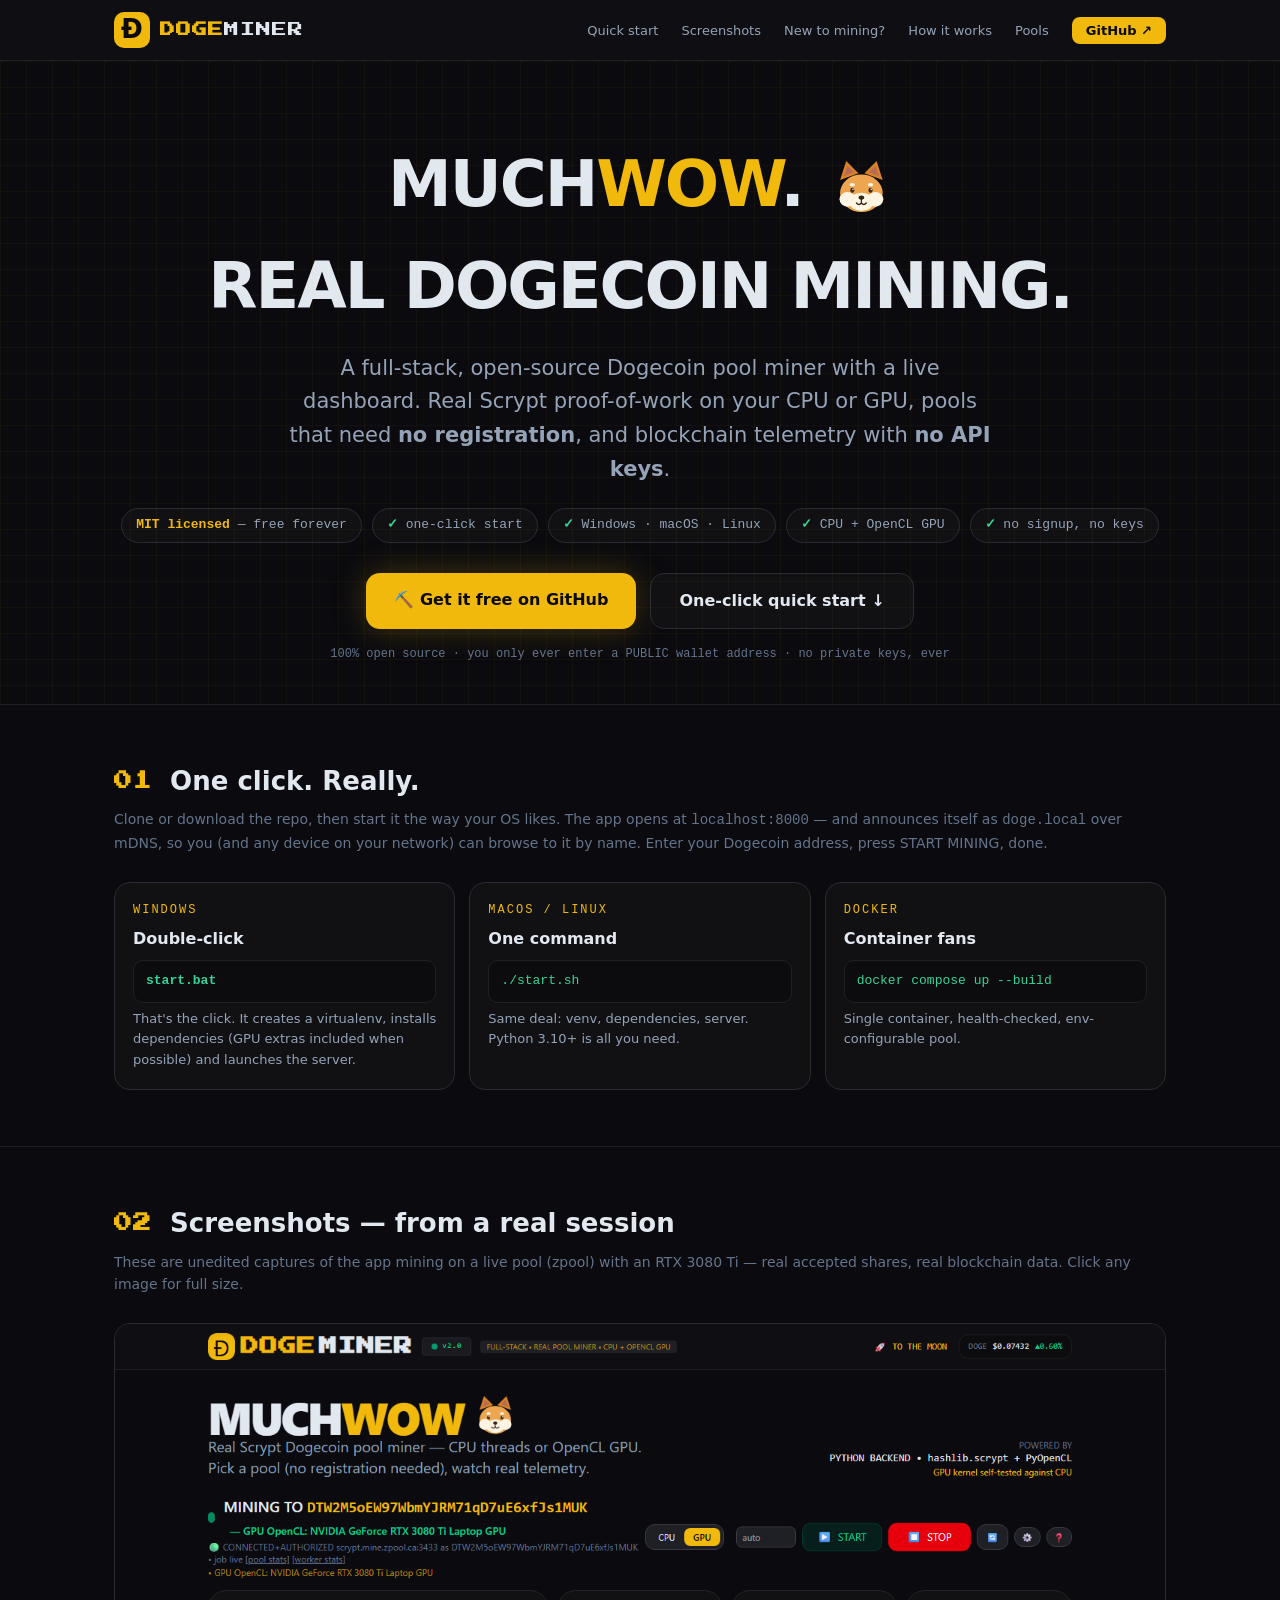
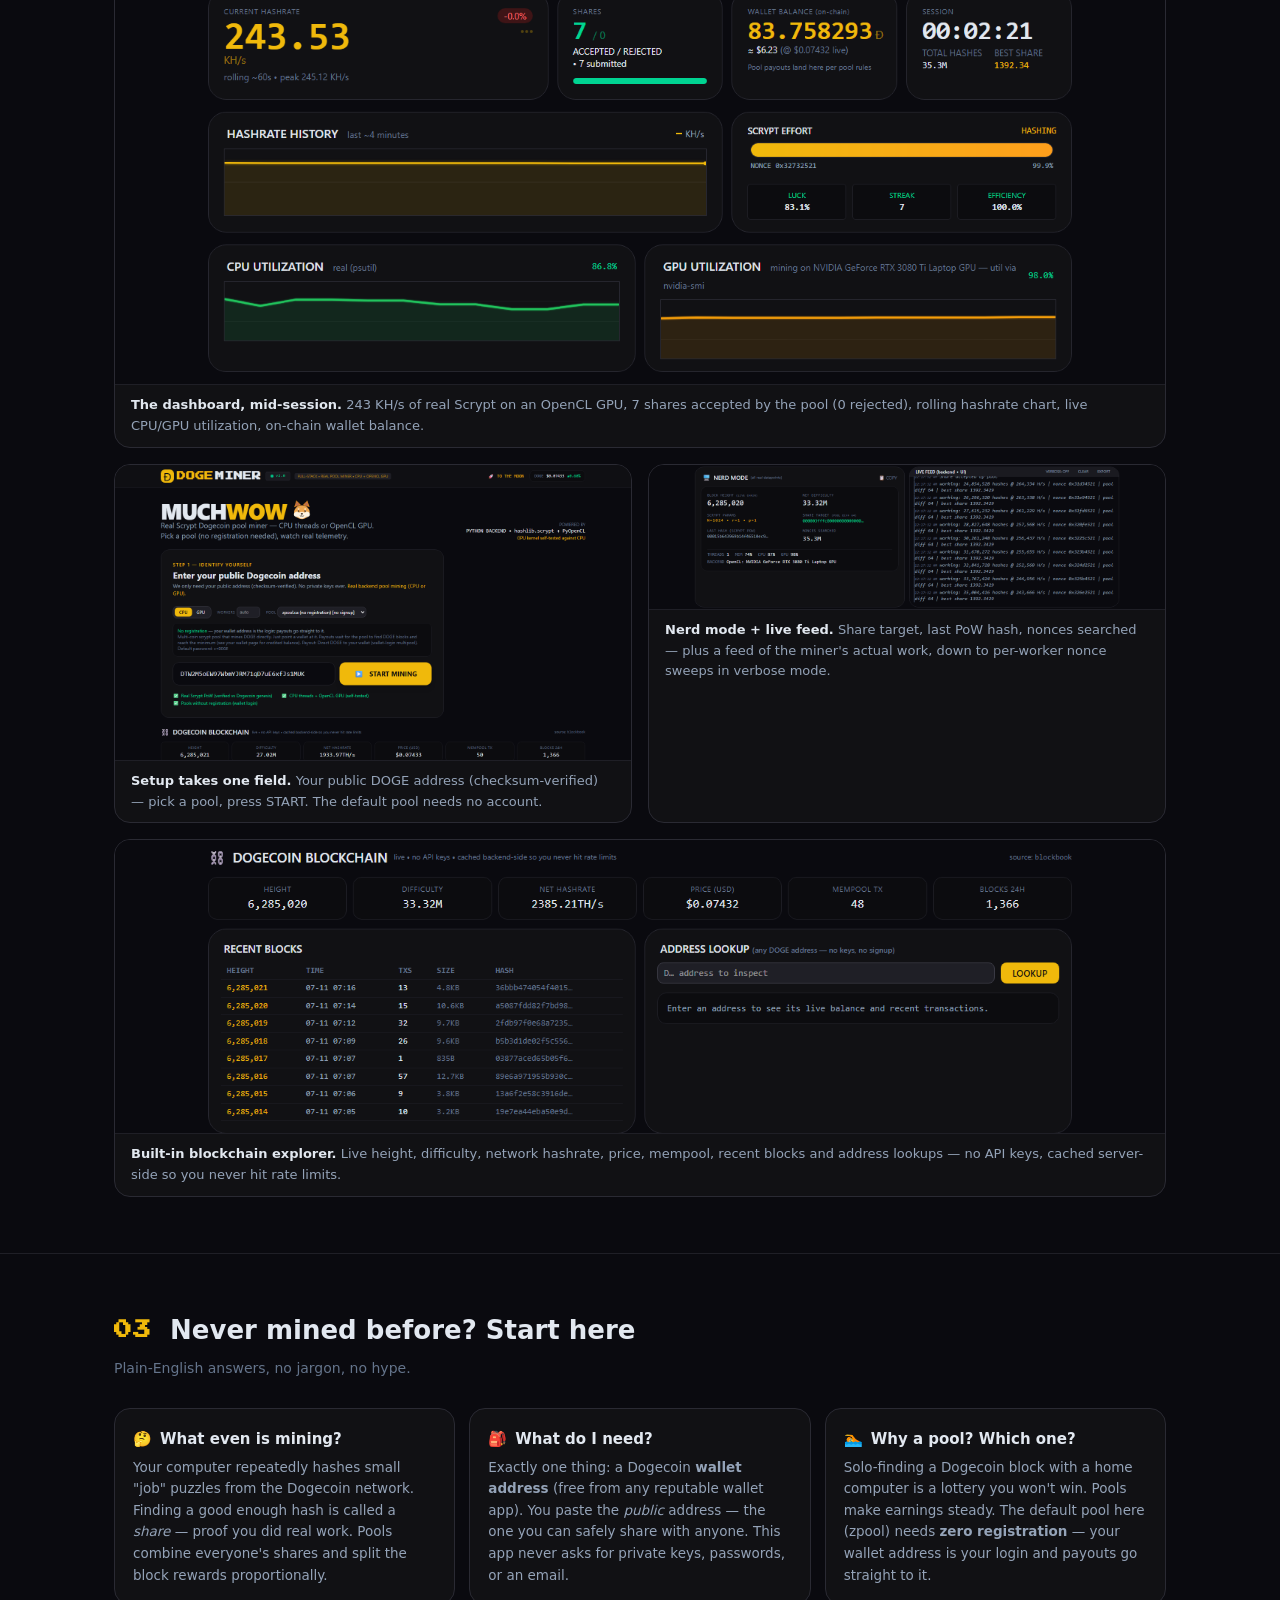
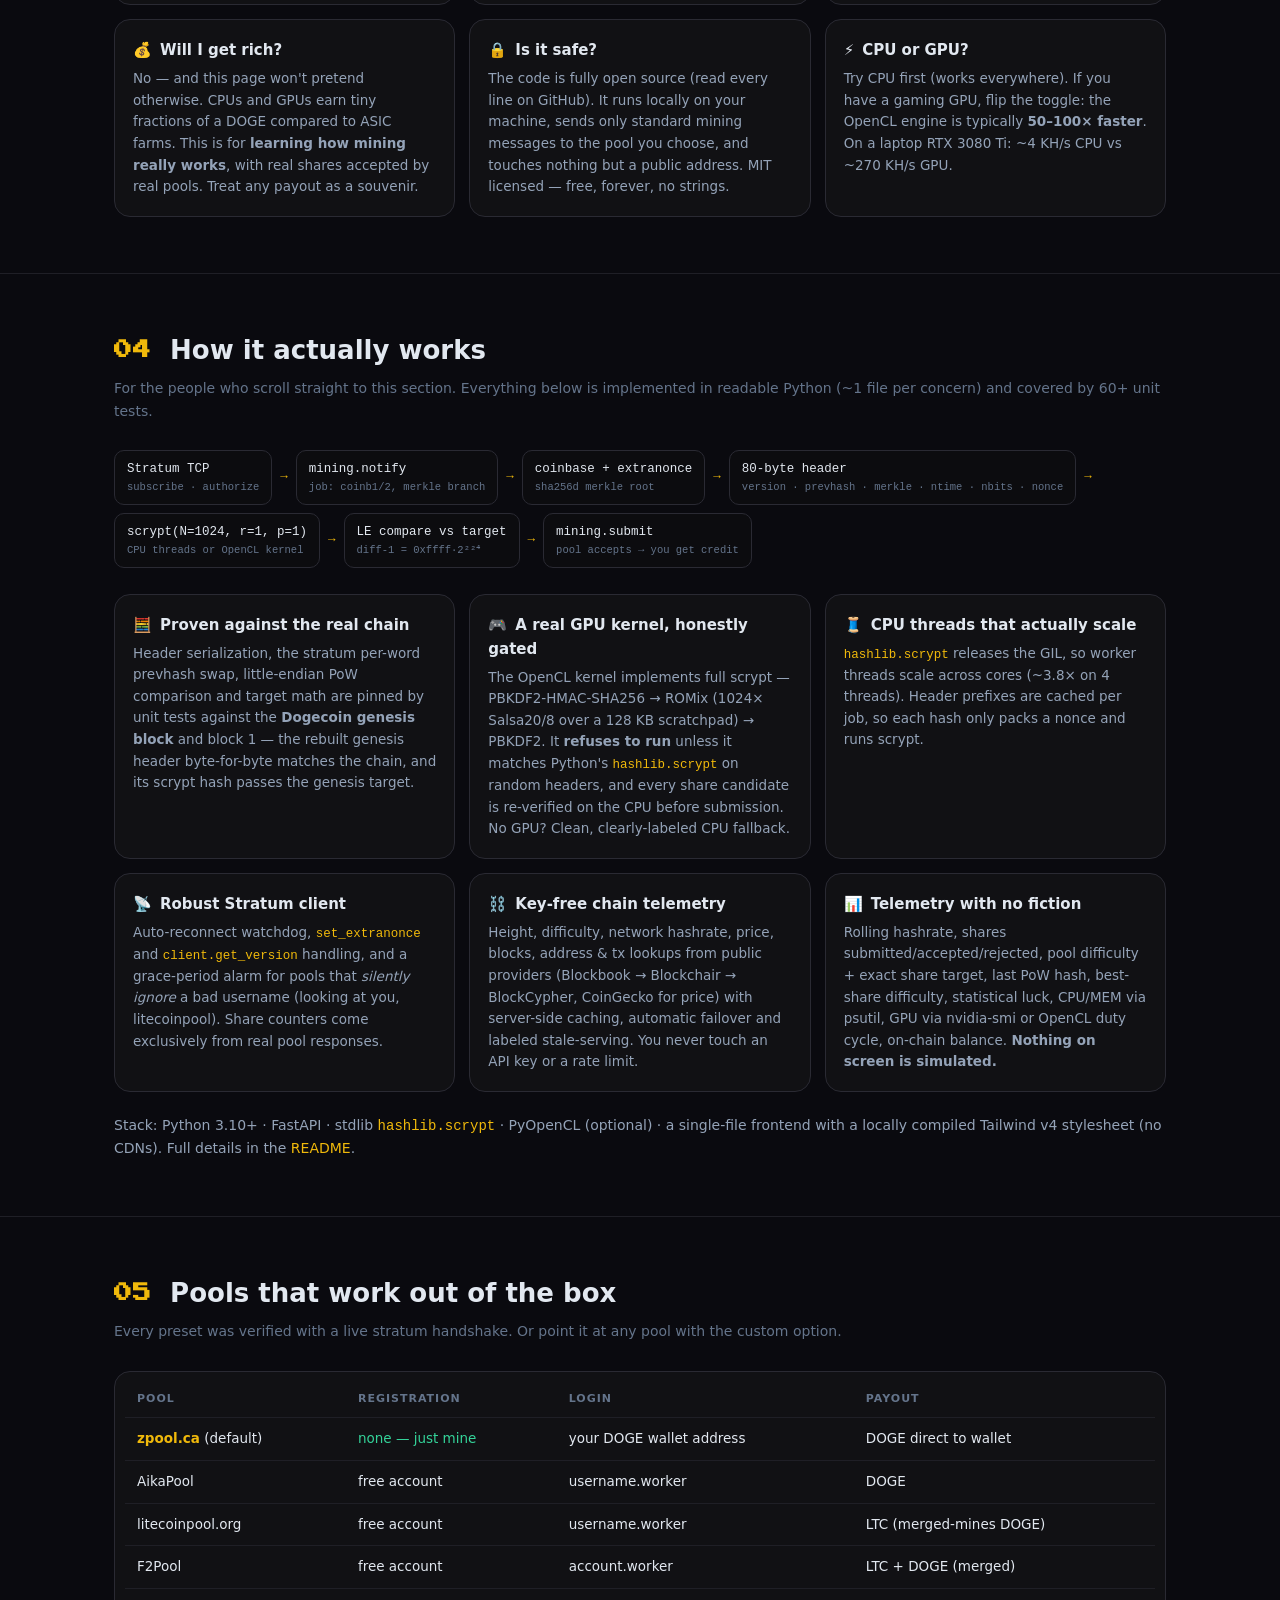
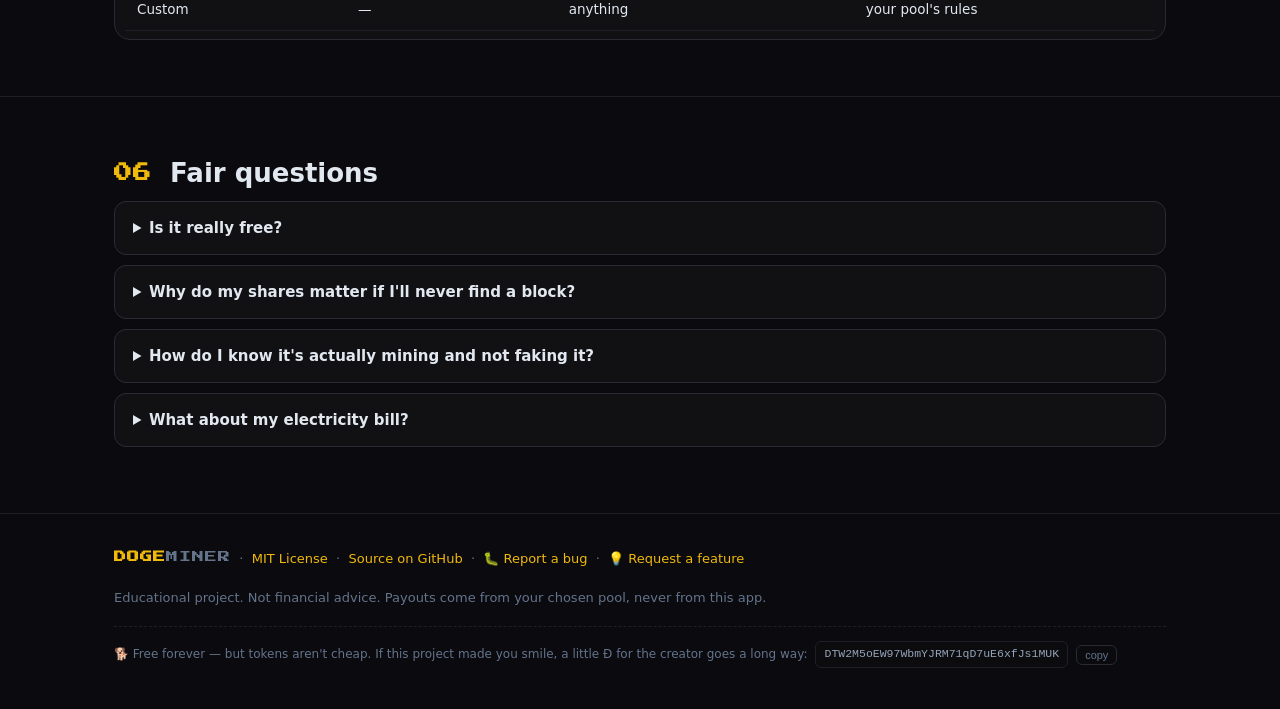
==== commit d616521f: "footer: report-a-bug and request-a-feature issue links Co-Authored-By: Claude Fable 5 <noreply@anthr" ====
--- a/index.html
+++ b/index.html
@@ -311,6 +311,8 @@
         <span class="retro" style="font-size:12px"><b style="color:var(--gold)">DOGE</b>MINER</span>
         &nbsp;·&nbsp; <a href="https://github.com/stevologic/doge-miner/blob/main/LICENSE">MIT License</a>
         &nbsp;·&nbsp; <a href="https://github.com/stevologic/doge-miner">Source on GitHub</a>
+        &nbsp;·&nbsp; <a href="https://github.com/stevologic/doge-miner/issues/new?labels=bug&title=%5Bbug%5D%20">🐛 Report a bug</a>
+        &nbsp;·&nbsp; <a href="https://github.com/stevologic/doge-miner/issues/new?labels=enhancement&title=%5Bfeature%5D%20">💡 Request a feature</a>
       </div>
       <div>Educational project. Not financial advice. Payouts come from your chosen pool, never from this app.</div>
     </div>
